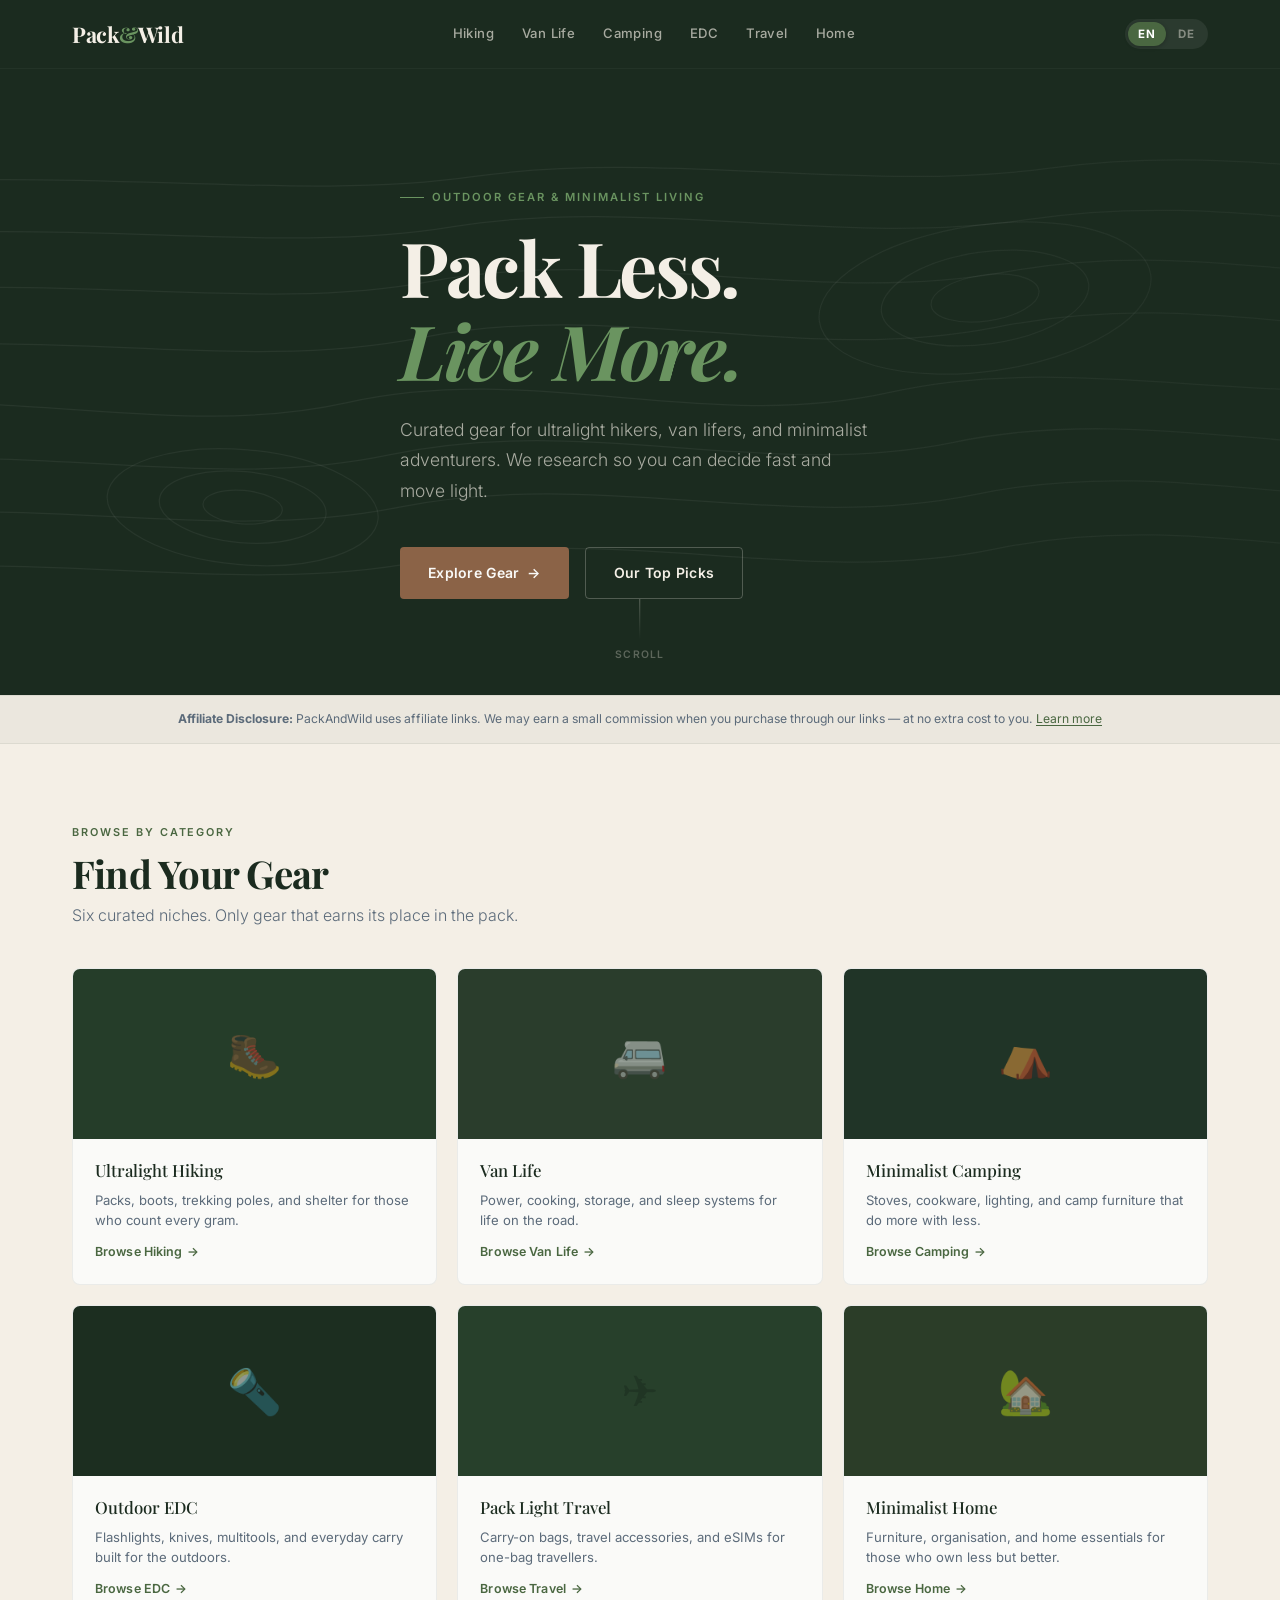
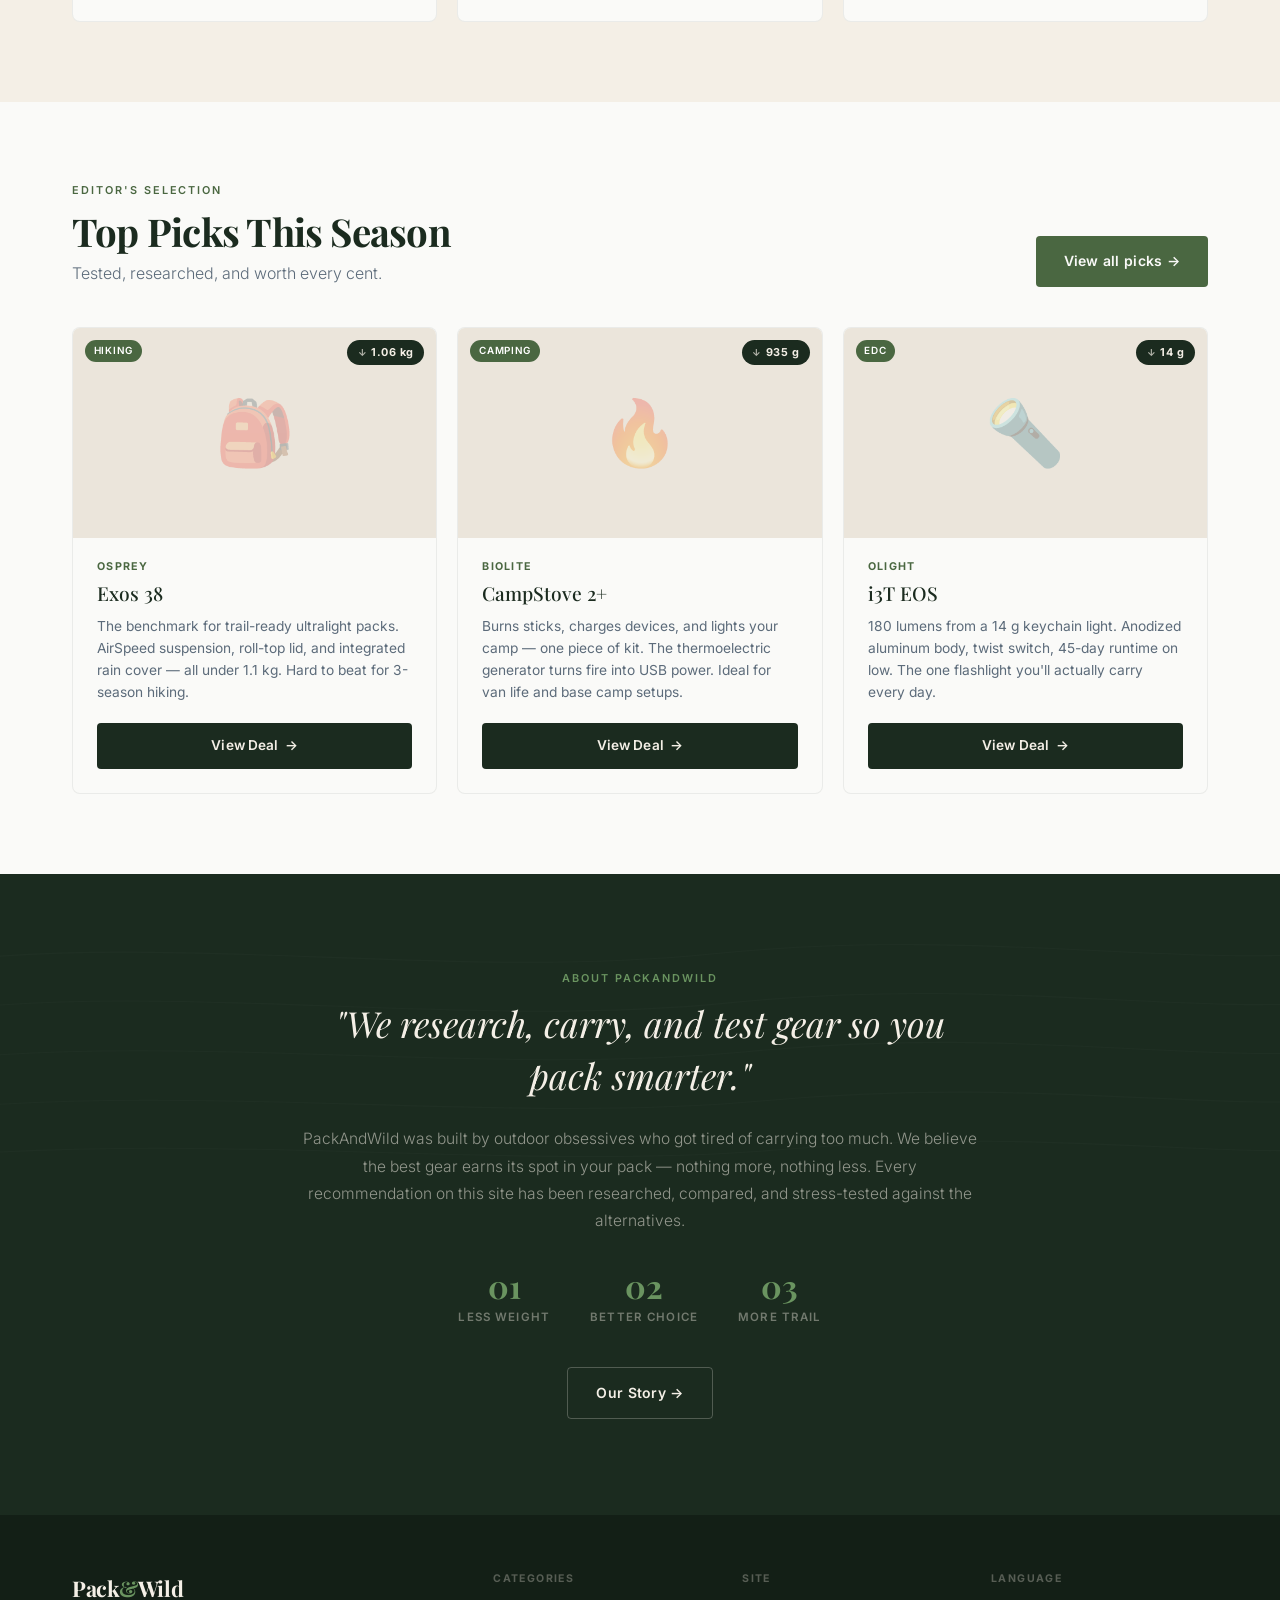
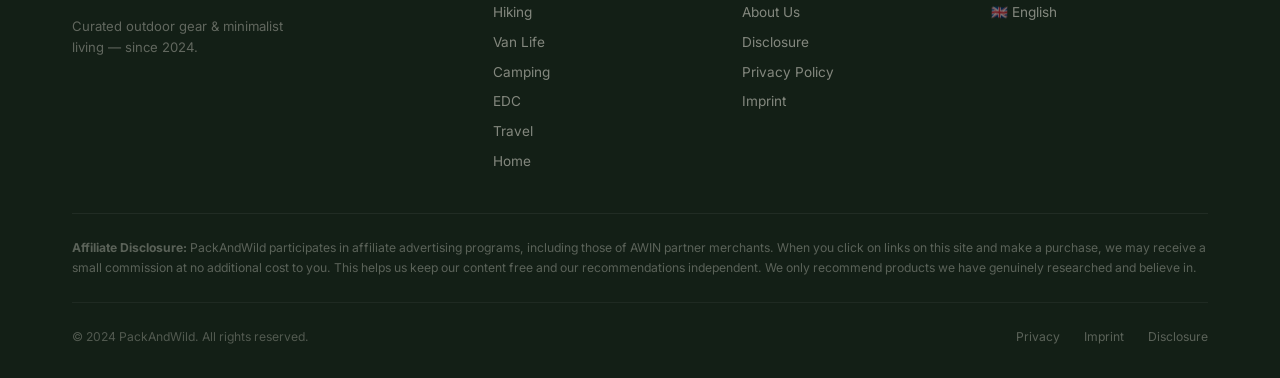
==== index.html @ 119af322 "Initial commit: PackAndWild site" ====
<!DOCTYPE html>
<html lang="en" data-lang="en">
<head>
  <meta charset="UTF-8">
  <meta name="viewport" content="width=device-width, initial-scale=1.0">
  <title>PackAndWild — Curated Gear for Minimalist Adventurers</title>
  <meta name="description" content="Curated outdoor gear for ultralight hikers, van lifers, and minimalist adventurers. Less weight, better choices, more trail.">
  <meta name="robots" content="index, follow">
  <link rel="canonical" href="https://packandwild.de/">
  <link rel="alternate" hreflang="en" href="https://packandwild.de/">
  <link rel="alternate" hreflang="de" href="https://packandwild.de/de/">
  <link rel="alternate" hreflang="x-default" href="https://packandwild.de/">

  <link rel="preconnect" href="https://fonts.googleapis.com">
  <link rel="preconnect" href="https://fonts.gstatic.com" crossorigin>
  <link href="https://fonts.googleapis.com/css2?family=Playfair+Display:ital,wght@0,400;0,500;0,700;1,400;1,500&family=Inter:wght@300;400;500;600&display=swap" rel="stylesheet">

  <style>
    /* ============================================================
       TOKENS
    ============================================================ */
    :root {
      --forest:       #1B2B1F;
      --forest-deep:  #131F16;
      --forest-mid:   #243728;
      --sage:         #4A6741;
      --sage-light:   #6A9460;
      --cream:        #F4EFE6;
      --cream-dark:   #EBE5DB;
      --white:        #FAFAF8;
      --slate:        #5C6B7A;
      --bark:         #8B6347;
      --bark-light:   #9E7259;

      --font-display: 'Playfair Display', Georgia, serif;
      --font-body:    'Inter', system-ui, -apple-system, sans-serif;

      --radius-sm:  4px;
      --radius-md:  8px;
      --radius-lg:  16px;
      --transition: 0.22s ease;

      --max-w: 1200px;
      --nav-h: 68px;
    }

    /* ============================================================
       RESET
    ============================================================ */
    *, *::before, *::after { box-sizing: border-box; margin: 0; padding: 0; }
    html { scroll-behavior: smooth; }
    body {
      font-family: var(--font-body);
      background: var(--cream);
      color: var(--forest);
      line-height: 1.6;
      font-size: 16px;
      -webkit-font-smoothing: antialiased;
      -moz-osx-font-smoothing: grayscale;
    }
    a { color: inherit; text-decoration: none; }
    img { max-width: 100%; display: block; }
    ul { list-style: none; }
    button { font-family: var(--font-body); cursor: pointer; }

    /* ============================================================
       LANGUAGE TOGGLE LOGIC
       data-lang="en" on <html> shows [lang="en"], hides [lang="de"]
    ============================================================ */
    html[data-lang="en"] [lang="de"] { display: none !important; }
    html[data-lang="de"] [lang="en"] { display: none !important; }

    /* ============================================================
       LAYOUT HELPERS
    ============================================================ */
    .container {
      max-width: var(--max-w);
      margin: 0 auto;
      padding: 0 2rem;
    }
    @media (max-width: 600px) { .container { padding: 0 1.25rem; } }

    .section { padding: 5rem 0; }
    .section--alt { background: var(--white); }
    .section--dark { background: var(--forest); }

    .section-label {
      display: block;
      font-size: 0.68rem;
      font-weight: 600;
      letter-spacing: 0.18em;
      text-transform: uppercase;
      color: var(--sage);
      margin-bottom: 0.6rem;
    }
    .section-label--light { color: var(--sage-light); }

    .section-title {
      font-family: var(--font-display);
      font-size: clamp(1.75rem, 3vw, 2.5rem);
      font-weight: 700;
      line-height: 1.15;
      letter-spacing: -0.02em;
    }
    .section-title--light { color: var(--cream); }

    .section-sub {
      font-size: 1rem;
      color: var(--slate);
      margin-top: 0.5rem;
      max-width: 520px;
      font-weight: 300;
    }
    .section-sub--light { color: rgba(244,239,230,0.6); }

    /* ============================================================
       BUTTONS
    ============================================================ */
    .btn {
      display: inline-flex;
      align-items: center;
      gap: 0.5rem;
      padding: 0.875rem 1.75rem;
      font-size: 0.875rem;
      font-weight: 600;
      letter-spacing: 0.02em;
      border-radius: var(--radius-sm);
      border: none;
      transition: all var(--transition);
      white-space: nowrap;
    }
    .btn--primary {
      background: var(--bark);
      color: var(--white);
    }
    .btn--primary:hover {
      background: var(--bark-light);
      transform: translateY(-1px);
      box-shadow: 0 6px 20px rgba(139,99,71,0.35);
    }
    .btn--ghost {
      background: transparent;
      color: var(--cream);
      border: 1px solid rgba(244,239,230,0.25);
    }
    .btn--ghost:hover {
      border-color: rgba(244,239,230,0.6);
      background: rgba(244,239,230,0.06);
    }
    .btn--sage {
      background: var(--sage);
      color: var(--white);
    }
    .btn--sage:hover {
      background: #5a7a50;
      transform: translateY(-1px);
    }

    /* ============================================================
       NAVIGATION
    ============================================================ */
    .nav {
      position: sticky;
      top: 0;
      z-index: 200;
      height: var(--nav-h);
      background: var(--forest);
      display: flex;
      align-items: center;
      box-shadow: 0 1px 0 rgba(255,255,255,0.04);
    }
    .nav__inner {
      display: flex;
      align-items: center;
      justify-content: space-between;
      width: 100%;
      max-width: var(--max-w);
      margin: 0 auto;
      padding: 0 2rem;
      gap: 1.5rem;
    }
    .nav__logo {
      font-family: var(--font-display);
      font-size: 1.35rem;
      font-weight: 700;
      color: var(--cream);
      letter-spacing: -0.02em;
      flex-shrink: 0;
    }
    .nav__logo-accent { color: var(--sage-light); }

    .nav__links {
      display: flex;
      align-items: center;
      gap: 0.25rem;
    }
    .nav__links a {
      padding: 0.4rem 0.75rem;
      font-size: 0.82rem;
      font-weight: 500;
      letter-spacing: 0.03em;
      color: rgba(244,239,230,0.65);
      border-radius: var(--radius-sm);
      transition: all var(--transition);
    }
    .nav__links a:hover {
      color: var(--cream);
      background: rgba(255,255,255,0.05);
    }

    .nav__right {
      display: flex;
      align-items: center;
      gap: 0.75rem;
      flex-shrink: 0;
    }

    /* Language toggle pill */
    .lang-pill {
      display: flex;
      align-items: center;
      background: rgba(255,255,255,0.07);
      border-radius: 100px;
      padding: 3px;
      gap: 2px;
    }
    .lang-pill__btn {
      background: none;
      border: none;
      color: rgba(244,239,230,0.45);
      font-size: 0.72rem;
      font-weight: 700;
      letter-spacing: 0.06em;
      padding: 0.3rem 0.65rem;
      border-radius: 100px;
      transition: all var(--transition);
    }
    .lang-pill__btn.is-active {
      background: var(--sage);
      color: #fff;
      box-shadow: 0 1px 4px rgba(0,0,0,0.25);
    }
    .lang-pill__btn:hover:not(.is-active) {
      color: rgba(244,239,230,0.8);
    }

    /* Mobile hamburger */
    .nav__hamburger {
      display: none;
      flex-direction: column;
      gap: 5px;
      background: none;
      border: none;
      padding: 6px;
      cursor: pointer;
    }
    .nav__hamburger span {
      display: block;
      width: 22px;
      height: 1.5px;
      background: rgba(244,239,230,0.7);
      border-radius: 2px;
      transition: all var(--transition);
    }

    /* Mobile drawer */
    .nav__drawer {
      display: none;
      position: fixed;
      top: var(--nav-h);
      left: 0; right: 0;
      background: var(--forest-mid);
      padding: 1rem 2rem 1.5rem;
      border-top: 1px solid rgba(255,255,255,0.06);
      z-index: 199;
      box-shadow: 0 12px 32px rgba(0,0,0,0.3);
    }
    .nav__drawer.is-open { display: block; }
    .nav__drawer a {
      display: block;
      padding: 0.75rem 0;
      font-size: 0.95rem;
      font-weight: 500;
      color: rgba(244,239,230,0.75);
      border-bottom: 1px solid rgba(255,255,255,0.06);
      transition: color var(--transition);
    }
    .nav__drawer a:hover { color: var(--cream); }

    @media (max-width: 900px) {
      .nav__links { display: none; }
      .nav__hamburger { display: flex; }
    }
    @media (max-width: 600px) {
      .nav__inner { padding: 0 1.25rem; }
    }

    /* ============================================================
       HERO
    ============================================================ */
    .hero {
      position: relative;
      background: var(--forest);
      min-height: 600px;
      display: flex;
      align-items: center;
      overflow: hidden;
    }
    .hero__topo {
      position: absolute;
      inset: 0;
      width: 100%;
      height: 100%;
      pointer-events: none;
      opacity: 1;
    }
    .hero__content {
      position: relative;
      z-index: 1;
      padding: 7rem 0 6rem;
      max-width: 640px;
    }
    .hero__eyebrow {
      display: inline-flex;
      align-items: center;
      gap: 0.5rem;
      font-size: 0.7rem;
      font-weight: 600;
      letter-spacing: 0.18em;
      text-transform: uppercase;
      color: var(--sage-light);
      margin-bottom: 1.25rem;
    }
    .hero__eyebrow::before {
      content: '';
      display: block;
      width: 24px;
      height: 1px;
      background: var(--sage-light);
    }
    .hero__title {
      font-family: var(--font-display);
      font-size: clamp(2.75rem, 6vw, 4.75rem);
      font-weight: 700;
      color: var(--cream);
      line-height: 1.08;
      letter-spacing: -0.03em;
      margin-bottom: 1.5rem;
    }
    .hero__title em {
      font-style: italic;
      color: var(--sage-light);
    }
    .hero__sub {
      font-size: 1.1rem;
      color: rgba(244,239,230,0.65);
      line-height: 1.75;
      font-weight: 300;
      margin-bottom: 2.5rem;
      max-width: 480px;
    }
    .hero__ctas {
      display: flex;
      gap: 1rem;
      flex-wrap: wrap;
    }
    .hero__scroll {
      position: absolute;
      bottom: 2rem;
      left: 50%;
      transform: translateX(-50%);
      display: flex;
      flex-direction: column;
      align-items: center;
      gap: 0.5rem;
      color: rgba(244,239,230,0.3);
      font-size: 0.65rem;
      letter-spacing: 0.12em;
      text-transform: uppercase;
      font-weight: 600;
    }
    .hero__scroll-line {
      width: 1px;
      height: 40px;
      background: linear-gradient(to bottom, rgba(244,239,230,0.3), transparent);
    }

    @media (max-width: 600px) {
      .hero__content { padding: 5rem 0 4rem; }
      .hero__ctas { flex-direction: column; }
      .hero__ctas .btn { text-align: center; justify-content: center; }
    }

    /* ============================================================
       CATEGORY GRID
    ============================================================ */
    .category-grid {
      display: grid;
      grid-template-columns: repeat(3, 1fr);
      gap: 1.25rem;
      margin-top: 2.5rem;
    }
    @media (max-width: 900px) { .category-grid { grid-template-columns: repeat(2, 1fr); } }
    @media (max-width: 500px)  { .category-grid { grid-template-columns: 1fr 1fr; gap: 0.75rem; } }

    .cat-card {
      display: block;
      background: var(--white);
      border-radius: var(--radius-md);
      overflow: hidden;
      border: 1px solid rgba(27,43,31,0.07);
      transition: transform 0.25s ease, box-shadow 0.25s ease, border-color 0.25s ease;
    }
    .cat-card:hover {
      transform: translateY(-4px);
      box-shadow: 0 16px 40px rgba(27,43,31,0.1);
      border-color: rgba(74,103,65,0.2);
    }
    .cat-card__thumb {
      height: 170px;
      position: relative;
      display: flex;
      align-items: center;
      justify-content: center;
      overflow: hidden;
    }
    /* Per-category tones */
    .cat-card--hiking  .cat-card__thumb { background: #253D29; }
    .cat-card--vanlife .cat-card__thumb { background: #2A3D2C; }
    .cat-card--camping .cat-card__thumb { background: #203427; }
    .cat-card--edc     .cat-card__thumb { background: #1C2E20; }
    .cat-card--travel  .cat-card__thumb { background: #27402B; }
    .cat-card--home    .cat-card__thumb { background: #2B3D28; }

    .cat-card__emoji {
      font-size: 2.75rem;
      opacity: 0.5;
      transition: opacity var(--transition), transform var(--transition);
    }
    .cat-card:hover .cat-card__emoji {
      opacity: 0.75;
      transform: scale(1.1);
    }
    .cat-card__body {
      padding: 1.125rem 1.375rem 1.25rem;
    }
    .cat-card__name {
      font-family: var(--font-display);
      font-size: 1.05rem;
      font-weight: 500;
      color: var(--forest);
      margin-bottom: 0.35rem;
    }
    .cat-card__desc {
      font-size: 0.82rem;
      color: var(--slate);
      line-height: 1.55;
    }
    .cat-card__link {
      display: inline-flex;
      align-items: center;
      gap: 0.3rem;
      margin-top: 0.75rem;
      font-size: 0.78rem;
      font-weight: 600;
      color: var(--sage);
      letter-spacing: 0.01em;
      transition: gap var(--transition);
    }
    .cat-card:hover .cat-card__link { gap: 0.5rem; }

    /* ============================================================
       FEATURED PICKS
    ============================================================ */
    .picks-header {
      display: flex;
      align-items: flex-end;
      justify-content: space-between;
      margin-bottom: 2.5rem;
      flex-wrap: wrap;
      gap: 1rem;
    }
    .picks-grid {
      display: grid;
      grid-template-columns: repeat(3, 1fr);
      gap: 1.25rem;
    }
    @media (max-width: 900px) { .picks-grid { grid-template-columns: repeat(2, 1fr); } }
    @media (max-width: 580px) { .picks-grid { grid-template-columns: 1fr; } }

    .product-card {
      background: var(--white);
      border-radius: var(--radius-md);
      overflow: hidden;
      border: 1px solid rgba(27,43,31,0.07);
      display: flex;
      flex-direction: column;
      transition: transform 0.25s ease, box-shadow 0.25s ease;
    }
    .product-card:hover {
      transform: translateY(-4px);
      box-shadow: 0 16px 40px rgba(27,43,31,0.1);
    }
    .product-card__thumb {
      height: 210px;
      background: var(--cream-dark);
      position: relative;
      display: flex;
      align-items: center;
      justify-content: center;
    }
    .product-card__img-placeholder {
      font-size: 4rem;
      opacity: 0.28;
    }
    /* Weight badge — signature element */
    .weight-badge {
      position: absolute;
      top: 12px;
      right: 12px;
      background: var(--forest);
      color: var(--cream);
      font-size: 0.68rem;
      font-weight: 700;
      padding: 0.25rem 0.65rem;
      border-radius: 100px;
      letter-spacing: 0.05em;
      display: flex;
      align-items: center;
      gap: 0.25rem;
    }
    .weight-badge::before {
      content: '↓';
      font-size: 0.6rem;
      opacity: 0.7;
    }
    .cat-tag {
      position: absolute;
      top: 12px;
      left: 12px;
      background: var(--sage);
      color: #fff;
      font-size: 0.62rem;
      font-weight: 600;
      padding: 0.2rem 0.55rem;
      border-radius: 100px;
      letter-spacing: 0.07em;
      text-transform: uppercase;
    }
    .product-card__body {
      padding: 1.25rem 1.5rem 1.5rem;
      display: flex;
      flex-direction: column;
      flex: 1;
    }
    .product-card__brand {
      font-size: 0.67rem;
      font-weight: 700;
      letter-spacing: 0.12em;
      text-transform: uppercase;
      color: var(--sage);
      margin-bottom: 0.4rem;
    }
    .product-card__name {
      font-family: var(--font-display);
      font-size: 1.2rem;
      font-weight: 500;
      color: var(--forest);
      line-height: 1.25;
      margin-bottom: 0.625rem;
    }
    .product-card__desc {
      font-size: 0.86rem;
      color: var(--slate);
      line-height: 1.6;
      flex: 1;
      margin-bottom: 1.25rem;
    }
    .product-card__cta {
      display: flex;
      align-items: center;
      justify-content: center;
      gap: 0.4rem;
      padding: 0.75rem 1rem;
      background: var(--forest);
      color: var(--cream);
      font-size: 0.85rem;
      font-weight: 600;
      border-radius: var(--radius-sm);
      transition: background var(--transition);
      letter-spacing: 0.01em;
    }
    .product-card__cta:hover { background: var(--sage); }

    /* ============================================================
       ABOUT TEASER
    ============================================================ */
    .about-teaser {
      background: var(--forest);
      padding: 6rem 0;
      position: relative;
      overflow: hidden;
      text-align: center;
    }
    .about-teaser__topo {
      position: absolute;
      inset: 0;
      pointer-events: none;
      opacity: 0.5;
    }
    .about-teaser__inner {
      position: relative;
      z-index: 1;
      max-width: 680px;
      margin: 0 auto;
    }
    .about-teaser__quote {
      font-family: var(--font-display);
      font-size: clamp(1.5rem, 3vw, 2.25rem);
      font-style: italic;
      font-weight: 400;
      color: var(--cream);
      line-height: 1.45;
      margin-bottom: 1.5rem;
    }
    .about-teaser__text {
      font-size: 0.975rem;
      color: rgba(244,239,230,0.55);
      line-height: 1.75;
      font-weight: 300;
      margin-bottom: 2.25rem;
    }
    .about-teaser__principles {
      display: flex;
      justify-content: center;
      gap: 2.5rem;
      flex-wrap: wrap;
      margin-bottom: 2.5rem;
    }
    .principle {
      display: flex;
      flex-direction: column;
      align-items: center;
      gap: 0.375rem;
    }
    .principle__num {
      font-family: var(--font-display);
      font-size: 2rem;
      font-weight: 700;
      color: var(--sage-light);
      line-height: 1;
    }
    .principle__label {
      font-size: 0.72rem;
      font-weight: 600;
      letter-spacing: 0.1em;
      text-transform: uppercase;
      color: rgba(244,239,230,0.4);
    }

    /* ============================================================
       DISCLOSURE BANNER
    ============================================================ */
    .disclosure-bar {
      background: rgba(27,43,31,0.04);
      border-top: 1px solid rgba(27,43,31,0.07);
      border-bottom: 1px solid rgba(27,43,31,0.07);
      padding: 0.875rem 0;
    }
    .disclosure-bar p {
      font-size: 0.76rem;
      color: var(--slate);
      line-height: 1.5;
      text-align: center;
    }
    .disclosure-bar a {
      color: var(--sage);
      text-decoration: underline;
      text-underline-offset: 2px;
    }

    /* ============================================================
       FOOTER
    ============================================================ */
    .footer {
      background: var(--forest-deep);
      padding: 3.5rem 0 2rem;
    }
    .footer__top {
      display: grid;
      grid-template-columns: 1fr 2fr;
      gap: 4rem;
      padding-bottom: 2.5rem;
      border-bottom: 1px solid rgba(255,255,255,0.06);
      margin-bottom: 1.5rem;
    }
    @media (max-width: 700px) {
      .footer__top { grid-template-columns: 1fr; gap: 2rem; }
    }
    .footer__brand-logo {
      font-family: var(--font-display);
      font-size: 1.35rem;
      font-weight: 700;
      color: var(--cream);
      letter-spacing: -0.02em;
      margin-bottom: 0.625rem;
    }
    .footer__brand-logo span { color: var(--sage-light); }
    .footer__brand-tagline {
      font-size: 0.82rem;
      color: rgba(244,239,230,0.35);
      line-height: 1.6;
      max-width: 220px;
    }
    .footer__nav-grid {
      display: grid;
      grid-template-columns: repeat(3, 1fr);
      gap: 2rem;
    }
    @media (max-width: 500px) {
      .footer__nav-grid { grid-template-columns: repeat(2, 1fr); gap: 1.5rem; }
    }
    .footer__nav-title {
      font-size: 0.66rem;
      font-weight: 700;
      letter-spacing: 0.13em;
      text-transform: uppercase;
      color: rgba(244,239,230,0.3);
      margin-bottom: 0.875rem;
    }
    .footer__nav-links {
      display: flex;
      flex-direction: column;
      gap: 0.5rem;
    }
    .footer__nav-links a {
      font-size: 0.85rem;
      color: rgba(244,239,230,0.5);
      transition: color var(--transition);
    }
    .footer__nav-links a:hover { color: var(--cream); }

    .footer__disclosure {
      font-size: 0.76rem;
      color: rgba(244,239,230,0.32);
      line-height: 1.65;
      padding-bottom: 1.5rem;
      border-bottom: 1px solid rgba(255,255,255,0.05);
      margin-bottom: 1.5rem;
    }
    .footer__bottom {
      display: flex;
      justify-content: space-between;
      align-items: center;
      flex-wrap: wrap;
      gap: 0.75rem;
    }
    .footer__copy {
      font-size: 0.76rem;
      color: rgba(244,239,230,0.28);
    }
    .footer__legal {
      display: flex;
      gap: 1.5rem;
    }
    .footer__legal a {
      font-size: 0.76rem;
      color: rgba(244,239,230,0.32);
      transition: color var(--transition);
    }
    .footer__legal a:hover { color: rgba(244,239,230,0.7); }
  </style>
</head>

<body>

  <!-- ============================================================
       NAVIGATION
  ============================================================ -->
  <header class="nav" role="banner">
    <div class="nav__inner">
      <a href="/" class="nav__logo" aria-label="PackAndWild Home">
        Pack<span class="nav__logo-accent">&</span>Wild
      </a>

      <nav class="nav__links" aria-label="Main navigation">
        <a href="/hiking/" lang="en">Hiking</a>
        <a href="/de/wandern/" lang="de">Wandern</a>
        <a href="/vanlife/" lang="en">Van Life</a>
        <a href="/de/vanlife/" lang="de">Van Life</a>
        <a href="/camping/" lang="en">Camping</a>
        <a href="/de/camping/" lang="de">Camping</a>
        <a href="/edc/" lang="en">EDC</a>
        <a href="/de/edc/" lang="de">EDC</a>
        <a href="/travel/" lang="en">Travel</a>
        <a href="/de/reisen/" lang="de">Reisen</a>
        <a href="/home/" lang="en">Home</a>
        <a href="/de/zuhause/" lang="de">Zuhause</a>
      </nav>

      <div class="nav__right">
        <div class="lang-pill" role="group" aria-label="Language selection">
          <button class="lang-pill__btn is-active" id="btn-en" onclick="setLang('en')" aria-label="Switch to English">EN</button>
          <button class="lang-pill__btn" id="btn-de" onclick="setLang('de')" aria-label="Auf Deutsch wechseln">DE</button>
        </div>
        <button class="nav__hamburger" id="hamburger" aria-label="Open menu" aria-expanded="false" aria-controls="nav-drawer">
          <span></span><span></span><span></span>
        </button>
      </div>
    </div>

    <!-- Mobile drawer -->
    <nav class="nav__drawer" id="nav-drawer" aria-label="Mobile navigation">
      <a href="/hiking/" lang="en">Hiking</a>
      <a href="/de/wandern/" lang="de">Wandern</a>
      <a href="/vanlife/" lang="en">Van Life</a>
      <a href="/de/vanlife/" lang="de">Van Life</a>
      <a href="/camping/" lang="en">Camping</a>
      <a href="/de/camping/" lang="de">Camping</a>
      <a href="/edc/" lang="en">EDC</a>
      <a href="/de/edc/" lang="de">EDC</a>
      <a href="/travel/" lang="en">Travel</a>
      <a href="/de/reisen/" lang="de">Reisen</a>
      <a href="/home/" lang="en">Home</a>
      <a href="/de/zuhause/" lang="de">Zuhause</a>
      <a href="/about/" lang="en">About</a>
      <a href="/de/ueber-uns/" lang="de">Über uns</a>
    </nav>
  </header>


  <!-- ============================================================
       HERO
  ============================================================ -->
  <section class="hero" aria-label="Hero">

    <!-- Topographic SVG texture -->
    <svg class="hero__topo" viewBox="0 0 1440 600" preserveAspectRatio="xMidYMid slice"
         xmlns="http://www.w3.org/2000/svg" aria-hidden="true">
      <!-- Main contour group — organic irregular shapes -->
      <g fill="none" stroke="rgba(255,255,255,0.055)" stroke-width="1.2">
        <!-- Outer contours -->
        <path d="M -80,340 C 80,290 260,360 440,320 C 620,280 780,350 960,310 C 1140,270 1320,330 1520,300"/>
        <path d="M -80,390 C 100,345 290,410 480,370 C 670,330 840,395 1020,358 C 1200,320 1380,380 1520,355"/>
        <path d="M -80,440 C 110,398 300,458 490,420 C 680,382 860,445 1040,408 C 1220,370 1390,428 1520,408"/>
        <path d="M -80,490 C 120,452 320,508 510,472 C 700,434 880,498 1060,460 C 1240,422 1400,478 1520,460"/>
        <!-- Mid contours -->
        <path d="M -80,280 C 120,238 320,295 510,258 C 700,220 870,285 1060,248 C 1250,210 1390,265 1520,245"/>
        <path d="M -80,225 C 130,186 340,238 520,204 C 700,170 890,228 1070,195 C 1250,162 1400,214 1520,196"/>
        <!-- Upper contours -->
        <path d="M -80,170 C 140,135 360,182 540,152 C 720,122 910,172 1090,145 C 1270,118 1410,162 1520,148"/>
        <path d="M -80,118 C 150,88 380,130 560,104 C 740,78 930,120 1110,96 C 1290,72 1420,110 1520,100"/>
        <!-- Closed "summit" shapes — right side -->
        <ellipse cx="1050" cy="220" rx="160" ry="70" transform="rotate(-8 1050 220)"/>
        <ellipse cx="1050" cy="220" rx="100" ry="44" transform="rotate(-8 1050 220)"/>
        <ellipse cx="1050" cy="220" rx="52"  ry="22" transform="rotate(-8 1050 220)"/>
        <!-- Closed "summit" shapes — left side -->
        <ellipse cx="340" cy="420" rx="130" ry="55" transform="rotate(5 340 420)"/>
        <ellipse cx="340" cy="420" rx="80"  ry="34" transform="rotate(5 340 420)"/>
        <ellipse cx="340" cy="420" rx="38"  ry="16" transform="rotate(5 340 420)"/>
      </g>
      <!-- Subtle gradient overlay — darkens left side so text is more readable -->
      <defs>
        <linearGradient id="heroFade" x1="0" y1="0" x2="1" y2="0">
          <stop offset="0%"   stop-color="#1B2B1F" stop-opacity="0.0"/>
          <stop offset="55%"  stop-color="#1B2B1F" stop-opacity="0.0"/>
          <stop offset="100%" stop-color="#1B2B1F" stop-opacity="0.4"/>
        </linearGradient>
      </defs>
      <rect width="1440" height="600" fill="url(#heroFade)"/>
    </svg>

    <div class="container">
      <div class="hero__content">

        <span class="hero__eyebrow">
          <span lang="en">Outdoor Gear &amp; Minimalist Living</span>
          <span lang="de">Outdoor-Ausrüstung &amp; minimalistisches Leben</span>
        </span>

        <h1 class="hero__title">
          <span lang="en">Pack Less.<br><em>Live More.</em></span>
          <span lang="de">Weniger packen.<br><em>Mehr erleben.</em></span>
        </h1>

        <p class="hero__sub">
          <span lang="en">Curated gear for ultralight hikers, van lifers, and minimalist adventurers. We research so you can decide fast and move light.</span>
          <span lang="de">Kuratierte Ausrüstung für Ultraleichtwanderer, Van Lifer und minimalistische Abenteurer. Wir recherchieren — du entscheidest schnell und gehst leicht.</span>
        </p>

        <div class="hero__ctas">
          <a href="#categories" class="btn btn--primary">
            <span lang="en">Explore Gear</span>
            <span lang="de">Ausrüstung entdecken</span>
            <span aria-hidden="true">→</span>
          </a>
          <a href="#picks" class="btn btn--ghost">
            <span lang="en">Our Top Picks</span>
            <span lang="de">Unsere Empfehlungen</span>
          </a>
        </div>

      </div>
    </div>

    <div class="hero__scroll" aria-hidden="true">
      <div class="hero__scroll-line"></div>
      <span lang="en">Scroll</span>
      <span lang="de">Scrollen</span>
    </div>

  </section>


  <!-- ============================================================
       AFFILIATE DISCLOSURE BAR
  ============================================================ -->
  <div class="disclosure-bar" role="note">
    <div class="container">
      <p lang="en">
        <strong>Affiliate Disclosure:</strong> PackAndWild uses affiliate links. We may earn a small commission when you purchase through our links — at no extra cost to you.
        <a href="/about/#disclosure">Learn more</a>
      </p>
      <p lang="de">
        <strong>Affiliate-Hinweis:</strong> PackAndWild verwendet Affiliate-Links. Beim Kauf über unsere Links erhalten wir eine kleine Provision — ohne Mehrkosten für dich.
        <a href="/de/ueber-uns/#disclosure">Mehr erfahren</a>
      </p>
    </div>
  </div>


  <!-- ============================================================
       CATEGORIES
  ============================================================ -->
  <section class="section" id="categories" aria-labelledby="categories-heading">
    <div class="container">

      <div>
        <span class="section-label">
          <span lang="en">Browse by Category</span>
          <span lang="de">Nach Kategorie stöbern</span>
        </span>
        <h2 class="section-title" id="categories-heading">
          <span lang="en">Find Your Gear</span>
          <span lang="de">Deine Ausrüstung finden</span>
        </h2>
        <p class="section-sub">
          <span lang="en">Six curated niches. Only gear that earns its place in the pack.</span>
          <span lang="de">Sechs kuratierte Bereiche. Nur Ausrüstung, die ihren Platz im Rucksack verdient.</span>
        </p>
      </div>

      <div class="category-grid">

        <!-- Hiking -->
        <a href="/hiking/" class="cat-card cat-card--hiking" aria-label="Ultralight Hiking">
          <div class="cat-card__thumb">
            <span class="cat-card__emoji" aria-hidden="true">🥾</span>
          </div>
          <div class="cat-card__body">
            <div class="cat-card__name">
              <span lang="en">Ultralight Hiking</span>
              <span lang="de">Ultraleichtes Wandern</span>
            </div>
            <p class="cat-card__desc">
              <span lang="en">Packs, boots, trekking poles, and shelter for those who count every gram.</span>
              <span lang="de">Rucksäcke, Schuhe, Stöcke und Unterkunft für alle, die jedes Gramm zählen.</span>
            </p>
            <span class="cat-card__link">
              <span lang="en">Browse Hiking</span>
              <span lang="de">Wandern entdecken</span>
              →
            </span>
          </div>
        </a>

        <!-- Van Life -->
        <a href="/vanlife/" class="cat-card cat-card--vanlife" aria-label="Van Life">
          <div class="cat-card__thumb">
            <span class="cat-card__emoji" aria-hidden="true">🚐</span>
          </div>
          <div class="cat-card__body">
            <div class="cat-card__name">Van Life</div>
            <p class="cat-card__desc">
              <span lang="en">Power, cooking, storage, and sleep systems for life on the road.</span>
              <span lang="de">Strom, Kochen, Stauraum und Schlafmöglichkeiten für das Leben auf der Straße.</span>
            </p>
            <span class="cat-card__link">
              <span lang="en">Browse Van Life</span>
              <span lang="de">Van Life entdecken</span>
              →
            </span>
          </div>
        </a>

        <!-- Camping -->
        <a href="/camping/" class="cat-card cat-card--camping" aria-label="Minimalist Camping">
          <div class="cat-card__thumb">
            <span class="cat-card__emoji" aria-hidden="true">⛺</span>
          </div>
          <div class="cat-card__body">
            <div class="cat-card__name">
              <span lang="en">Minimalist Camping</span>
              <span lang="de">Minimalistisches Camping</span>
            </div>
            <p class="cat-card__desc">
              <span lang="en">Stoves, cookware, lighting, and camp furniture that do more with less.</span>
              <span lang="de">Kocher, Kochgeschirr, Licht und Campingmöbel, die mehr mit weniger leisten.</span>
            </p>
            <span class="cat-card__link">
              <span lang="en">Browse Camping</span>
              <span lang="de">Camping entdecken</span>
              →
            </span>
          </div>
        </a>

        <!-- EDC -->
        <a href="/edc/" class="cat-card cat-card--edc" aria-label="Outdoor EDC">
          <div class="cat-card__thumb">
            <span class="cat-card__emoji" aria-hidden="true">🔦</span>
          </div>
          <div class="cat-card__body">
            <div class="cat-card__name">Outdoor EDC</div>
            <p class="cat-card__desc">
              <span lang="en">Flashlights, knives, multitools, and everyday carry built for the outdoors.</span>
              <span lang="de">Taschenlampen, Messer, Multitools und EDC speziell für draußen.</span>
            </p>
            <span class="cat-card__link">
              <span lang="en">Browse EDC</span>
              <span lang="de">EDC entdecken</span>
              →
            </span>
          </div>
        </a>

        <!-- Travel -->
        <a href="/travel/" class="cat-card cat-card--travel" aria-label="Pack Light Travel">
          <div class="cat-card__thumb">
            <span class="cat-card__emoji" aria-hidden="true">✈️</span>
          </div>
          <div class="cat-card__body">
            <div class="cat-card__name">
              <span lang="en">Pack Light Travel</span>
              <span lang="de">Leichtes Reisen</span>
            </div>
            <p class="cat-card__desc">
              <span lang="en">Carry-on bags, travel accessories, and eSIMs for one-bag travellers.</span>
              <span lang="de">Handgepäck, Reisezubehör und eSIMs für One-Bag-Reisende.</span>
            </p>
            <span class="cat-card__link">
              <span lang="en">Browse Travel</span>
              <span lang="de">Reisen entdecken</span>
              →
            </span>
          </div>
        </a>

        <!-- Home -->
        <a href="/home/" class="cat-card cat-card--home" aria-label="Minimalist Home">
          <div class="cat-card__thumb">
            <span class="cat-card__emoji" aria-hidden="true">🏡</span>
          </div>
          <div class="cat-card__body">
            <div class="cat-card__name">
              <span lang="en">Minimalist Home</span>
              <span lang="de">Minimalistisches Zuhause</span>
            </div>
            <p class="cat-card__desc">
              <span lang="en">Furniture, organisation, and home essentials for those who own less but better.</span>
              <span lang="de">Möbel, Organisation und Einrichtung für alle, die weniger aber Besseres besitzen.</span>
            </p>
            <span class="cat-card__link">
              <span lang="en">Browse Home</span>
              <span lang="de">Zuhause entdecken</span>
              →
            </span>
          </div>
        </a>

      </div>
    </div>
  </section>


  <!-- ============================================================
       FEATURED PICKS
  ============================================================ -->
  <section class="section section--alt" id="picks" aria-labelledby="picks-heading">
    <div class="container">

      <div class="picks-header">
        <div>
          <span class="section-label">
            <span lang="en">Editor's Selection</span>
            <span lang="de">Redaktionsauswahl</span>
          </span>
          <h2 class="section-title" id="picks-heading">
            <span lang="en">Top Picks This Season</span>
            <span lang="de">Top-Empfehlungen dieser Saison</span>
          </h2>
          <p class="section-sub">
            <span lang="en">Tested, researched, and worth every cent.</span>
            <span lang="de">Getestet, recherchiert und jeden Cent wert.</span>
          </p>
        </div>
        <a href="/hiking/" class="btn btn--sage" style="flex-shrink:0">
          <span lang="en">View all picks →</span>
          <span lang="de">Alle ansehen →</span>
        </a>
      </div>

      <div class="picks-grid">

        <!-- Pick 1: Osprey Exos 38 -->
        <div class="product-card">
          <div class="product-card__thumb">
            <span class="product-card__img-placeholder" aria-hidden="true">🎒</span>
            <span class="weight-badge" aria-label="Weight: 1.06 kg">1.06 kg</span>
            <span class="cat-tag">Hiking</span>
          </div>
          <div class="product-card__body">
            <div class="product-card__brand">Osprey</div>
            <div class="product-card__name">Exos 38</div>
            <p class="product-card__desc">
              <span lang="en">The benchmark for trail-ready ultralight packs. AirSpeed suspension, roll-top lid, and integrated rain cover — all under 1.1 kg. Hard to beat for 3-season hiking.</span>
              <span lang="de">Der Maßstab für ultraleichte Trailrucksäcke. AirSpeed-Aufhängung, Roll-Top-Deckel und integrierte Regenhülle — alles unter 1,1 kg. Für 3-Saison-Wanderungen kaum zu schlagen.</span>
            </p>
            <a href="#" class="product-card__cta" rel="nofollow sponsored">
              <span lang="en">View Deal</span>
              <span lang="de">Angebot ansehen</span>
              →
            </a>
          </div>
        </div>

        <!-- Pick 2: BioLite CampStove 2+ -->
        <div class="product-card">
          <div class="product-card__thumb">
            <span class="product-card__img-placeholder" aria-hidden="true">🔥</span>
            <span class="weight-badge" aria-label="Weight: 935 g">935 g</span>
            <span class="cat-tag">Camping</span>
          </div>
          <div class="product-card__body">
            <div class="product-card__brand">BioLite</div>
            <div class="product-card__name">CampStove 2+</div>
            <p class="product-card__desc">
              <span lang="en">Burns sticks, charges devices, and lights your camp — one piece of kit. The thermoelectric generator turns fire into USB power. Ideal for van life and base camp setups.</span>
              <span lang="de">Verbrennt Äste, lädt Geräte und beleuchtet das Camp — ein einziges Gerät. Der thermoelektrische Generator wandelt Feuer in USB-Strom. Ideal für Van Life und Basiscamps.</span>
            </p>
            <a href="#" class="product-card__cta" rel="nofollow sponsored">
              <span lang="en">View Deal</span>
              <span lang="de">Angebot ansehen</span>
              →
            </a>
          </div>
        </div>

        <!-- Pick 3: Olight i3T EOS -->
        <div class="product-card">
          <div class="product-card__thumb">
            <span class="product-card__img-placeholder" aria-hidden="true">🔦</span>
            <span class="weight-badge" aria-label="Weight: 14 g">14 g</span>
            <span class="cat-tag">EDC</span>
          </div>
          <div class="product-card__body">
            <div class="product-card__brand">Olight</div>
            <div class="product-card__name">i3T EOS</div>
            <p class="product-card__desc">
              <span lang="en">180 lumens from a 14 g keychain light. Anodized aluminum body, twist switch, 45-day runtime on low. The one flashlight you'll actually carry every day.</span>
              <span lang="de">180 Lumen aus einem 14-g-Schlüsselbundlicht. Eloxiertes Aluminiumgehäuse, Drehschalter, 45 Tage Laufzeit auf niedrig. Die eine Taschenlampe, die du täglich trägst.</span>
            </p>
            <a href="#" class="product-card__cta" rel="nofollow sponsored">
              <span lang="en">View Deal</span>
              <span lang="de">Angebot ansehen</span>
              →
            </a>
          </div>
        </div>

      </div>
    </div>
  </section>


  <!-- ============================================================
       ABOUT TEASER
  ============================================================ -->
  <section class="about-teaser" aria-labelledby="about-heading">

    <!-- Subtle topo repeat -->
    <svg class="about-teaser__topo" viewBox="0 0 1440 400" preserveAspectRatio="xMidYMid slice"
         xmlns="http://www.w3.org/2000/svg" aria-hidden="true">
      <g fill="none" stroke="rgba(255,255,255,0.04)" stroke-width="1.2">
        <path d="M -80,100 C 200,65 500,120 800,90 C 1100,60 1300,105 1520,88"/>
        <path d="M -80,155 C 200,120 520,175 820,145 C 1120,115 1320,160 1520,143"/>
        <path d="M -80,210 C 220,178 540,228 840,200 C 1140,170 1340,215 1520,198"/>
        <path d="M -80,265 C 240,235 560,282 860,255 C 1160,228 1350,268 1520,253"/>
        <path d="M -80,318 C 260,290 580,335 880,310 C 1180,284 1360,322 1520,308"/>
      </g>
    </svg>

    <div class="container">
      <div class="about-teaser__inner">

        <span class="section-label section-label--light" id="about-heading">
          <span lang="en">About PackAndWild</span>
          <span lang="de">Über PackAndWild</span>
        </span>

        <p class="about-teaser__quote">
          <span lang="en">"We research, carry, and test gear so you pack smarter."</span>
          <span lang="de">„Wir recherchieren, tragen und testen Ausrüstung, damit du intelligenter packst."</span>
        </p>

        <p class="about-teaser__text">
          <span lang="en">PackAndWild was built by outdoor obsessives who got tired of carrying too much. We believe the best gear earns its spot in your pack — nothing more, nothing less. Every recommendation on this site has been researched, compared, and stress-tested against the alternatives.</span>
          <span lang="de">PackAndWild wurde von Outdoor-Enthusiasten gegründet, die es leid waren, zu viel zu schleppen. Wir glauben, dass die beste Ausrüstung ihren Platz im Rucksack verdient — nicht mehr und nicht weniger. Jede Empfehlung auf dieser Website wurde recherchiert, verglichen und gegen Alternativen getestet.</span>
        </p>

        <div class="about-teaser__principles" role="list">
          <div class="principle" role="listitem">
            <span class="principle__num">01</span>
            <span class="principle__label" lang="en">Less Weight</span>
            <span class="principle__label" lang="de">Weniger Gewicht</span>
          </div>
          <div class="principle" role="listitem">
            <span class="principle__num">02</span>
            <span class="principle__label" lang="en">Better Choice</span>
            <span class="principle__label" lang="de">Bessere Wahl</span>
          </div>
          <div class="principle" role="listitem">
            <span class="principle__num">03</span>
            <span class="principle__label" lang="en">More Trail</span>
            <span class="principle__label" lang="de">Mehr Trail</span>
          </div>
        </div>

        <a href="/about/" class="btn btn--ghost">
          <span lang="en">Our Story →</span>
          <span lang="de">Unsere Geschichte →</span>
        </a>

      </div>
    </div>
  </section>


  <!-- ============================================================
       FOOTER
  ============================================================ -->
  <footer class="footer" role="contentinfo">
    <div class="container">

      <div class="footer__top">

        <div>
          <div class="footer__brand-logo">
            Pack<span>&</span>Wild
          </div>
          <p class="footer__brand-tagline">
            <span lang="en">Curated outdoor gear &amp; minimalist living — since 2024.</span>
            <span lang="de">Kuratierte Outdoor-Ausrüstung &amp; minimalistisches Leben — seit 2024.</span>
          </p>
        </div>

        <div class="footer__nav-grid">
          <div>
            <div class="footer__nav-title" lang="en">Categories</div>
            <div class="footer__nav-title" lang="de">Kategorien</div>
            <div class="footer__nav-links">
              <a href="/hiking/"><span lang="en">Hiking</span><span lang="de">Wandern</span></a>
              <a href="/vanlife/">Van Life</a>
              <a href="/camping/"><span lang="en">Camping</span><span lang="de">Camping</span></a>
              <a href="/edc/">EDC</a>
              <a href="/travel/"><span lang="en">Travel</span><span lang="de">Reisen</span></a>
              <a href="/home/"><span lang="en">Home</span><span lang="de">Zuhause</span></a>
            </div>
          </div>
          <div>
            <div class="footer__nav-title" lang="en">Site</div>
            <div class="footer__nav-title" lang="de">Seite</div>
            <div class="footer__nav-links">
              <a href="/about/"><span lang="en">About Us</span><span lang="de">Über uns</span></a>
              <a href="/about/#disclosure"><span lang="en">Disclosure</span><span lang="de">Hinweise</span></a>
              <a href="/privacy/"><span lang="en">Privacy Policy</span><span lang="de">Datenschutz</span></a>
              <a href="/imprint/"><span lang="en">Imprint</span><span lang="de">Impressum</span></a>
            </div>
          </div>
          <div>
            <div class="footer__nav-title" lang="en">Language</div>
            <div class="footer__nav-title" lang="de">Sprache</div>
            <div class="footer__nav-links">
              <a href="/" lang="en" onclick="setLang('en'); return true;">🇬🇧 English</a>
              <a href="/de/" lang="de" onclick="setLang('de'); return true;">🇩🇪 Deutsch</a>
            </div>
          </div>
        </div>

      </div>

      <div class="footer__disclosure">
        <p lang="en">
          <strong>Affiliate Disclosure:</strong> PackAndWild participates in affiliate advertising programs, including those of AWIN partner merchants. When you click on links on this site and make a purchase, we may receive a small commission at no additional cost to you. This helps us keep our content free and our recommendations independent. We only recommend products we have genuinely researched and believe in.
        </p>
        <p lang="de">
          <strong>Affiliate-Hinweis:</strong> PackAndWild nimmt an Affiliate-Werbeprogrammen teil, unter anderem von AWIN-Partnerhändlern. Wenn du auf Links auf dieser Website klickst und einen Kauf tätigst, erhalten wir möglicherweise eine kleine Provision ohne zusätzliche Kosten für dich. Dies hilft uns, unsere Inhalte kostenlos zu halten und unsere Empfehlungen unabhängig zu gestalten. Wir empfehlen nur Produkte, die wir wirklich recherchiert haben und von denen wir überzeugt sind.
        </p>
      </div>

      <div class="footer__bottom">
        <span class="footer__copy">
          <span lang="en">© 2024 PackAndWild. All rights reserved.</span>
          <span lang="de">© 2024 PackAndWild. Alle Rechte vorbehalten.</span>
        </span>
        <nav class="footer__legal" aria-label="Legal links">
          <a href="/privacy/"><span lang="en">Privacy</span><span lang="de">Datenschutz</span></a>
          <a href="/imprint/"><span lang="en">Imprint</span><span lang="de">Impressum</span></a>
          <a href="/about/#disclosure"><span lang="en">Disclosure</span><span lang="de">Hinweise</span></a>
        </nav>
      </div>

    </div>
  </footer>


  <!-- ============================================================
       JAVASCRIPT — Language toggle + Mobile nav
  ============================================================ -->
  <script>
    // ── Language toggle ──────────────────────────────────────────
    function setLang(lang) {
      document.documentElement.setAttribute('data-lang', lang);
      document.documentElement.setAttribute('lang', lang);

      const btnEn = document.getElementById('btn-en');
      const btnDe = document.getElementById('btn-de');
      if (lang === 'en') {
        btnEn.classList.add('is-active');
        btnDe.classList.remove('is-active');
      } else {
        btnDe.classList.add('is-active');
        btnEn.classList.remove('is-active');
      }

      // Persist choice for session
      try { localStorage.setItem('paw-lang', lang); } catch(e) {}
    }

    // Restore saved preference
    (function() {
      try {
        const saved = localStorage.getItem('paw-lang');
        if (saved === 'de') setLang('de');
      } catch(e) {}
    })();

    // ── Mobile nav hamburger ──────────────────────────────────────
    const hamburger = document.getElementById('hamburger');
    const drawer    = document.getElementById('nav-drawer');

    hamburger.addEventListener('click', function() {
      const isOpen = drawer.classList.toggle('is-open');
      hamburger.setAttribute('aria-expanded', isOpen);
    });

    // Close drawer on link click
    drawer.querySelectorAll('a').forEach(function(link) {
      link.addEventListener('click', function() {
        drawer.classList.remove('is-open');
        hamburger.setAttribute('aria-expanded', 'false');
      });
    });

    // Close drawer on outside click
    document.addEventListener('click', function(e) {
      if (!hamburger.contains(e.target) && !drawer.contains(e.target)) {
        drawer.classList.remove('is-open');
        hamburger.setAttribute('aria-expanded', 'false');
      }
    });
  </script>

</body>
</html>
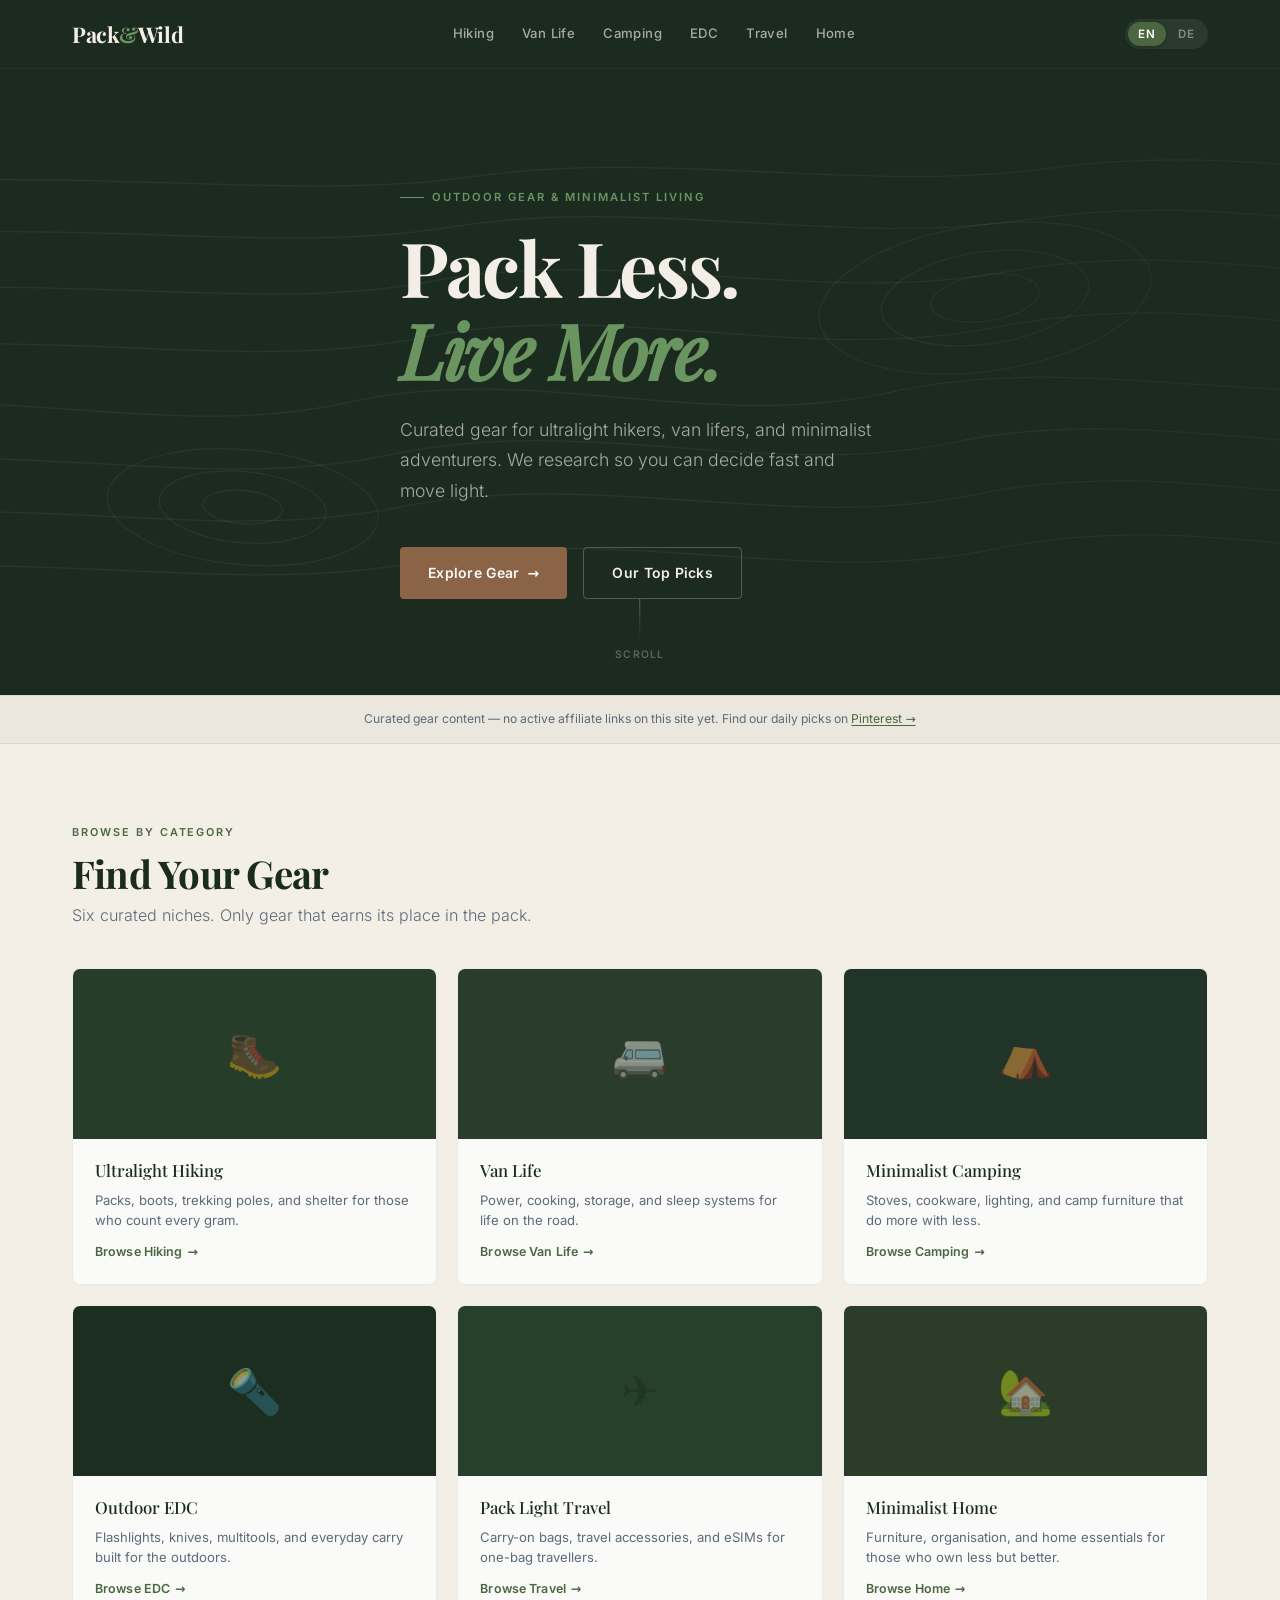
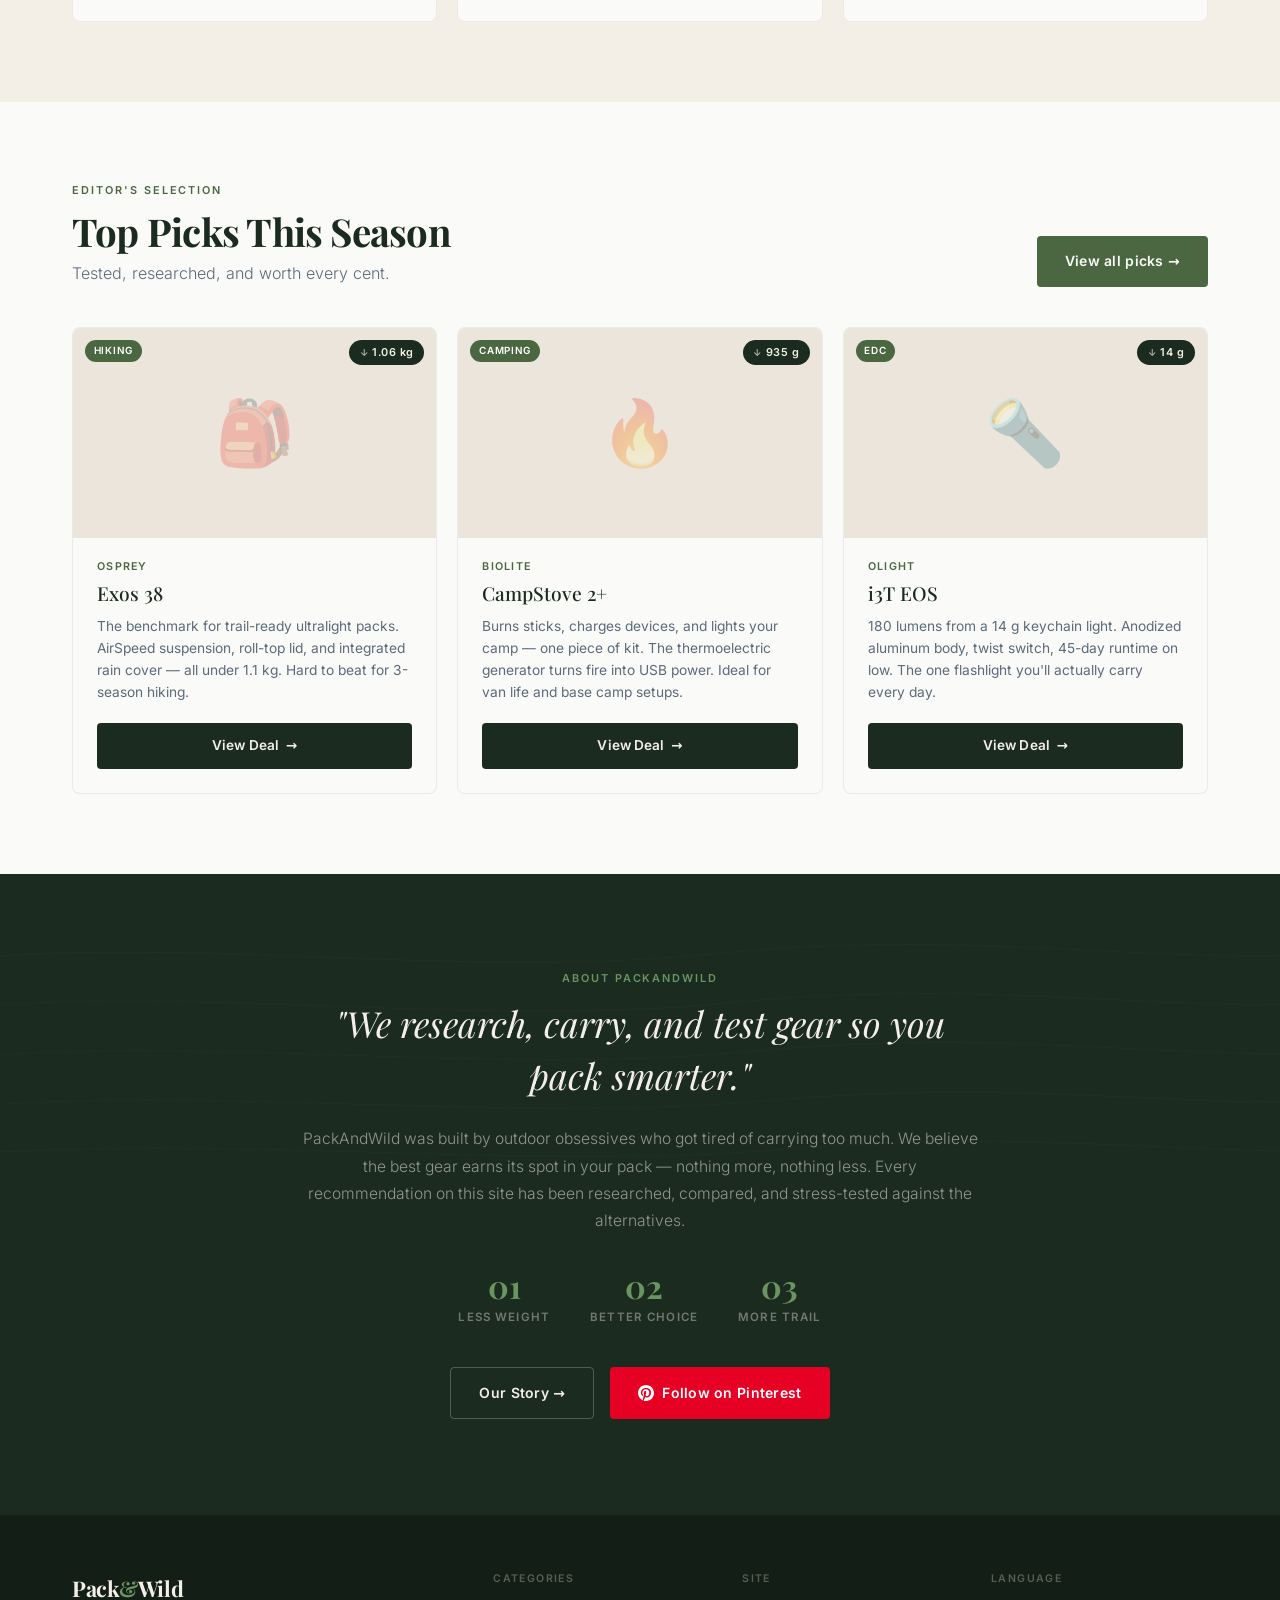
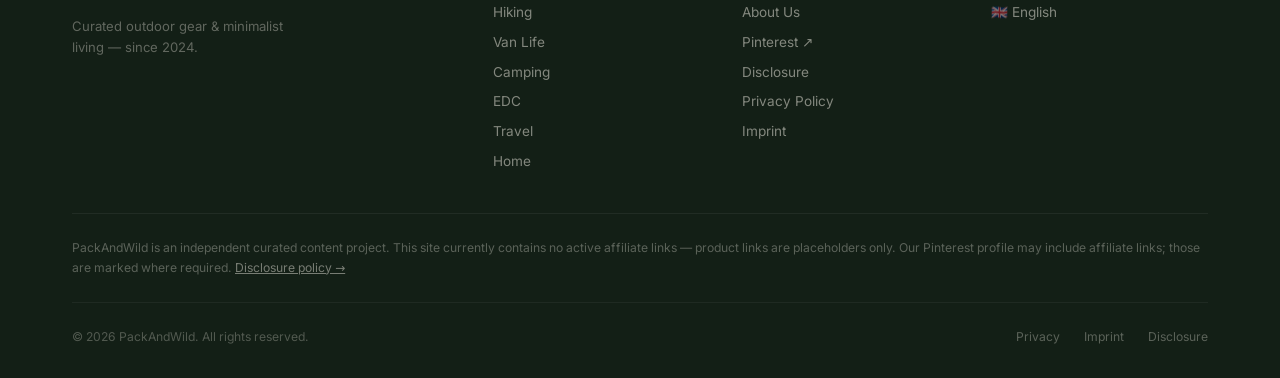
==== commit 0300a1f7: "Add about page, Pinterest CTAs, privacy update" ====
--- a/index.html
+++ b/index.html
@@ -1,7 +1,7 @@
 <!DOCTYPE html>
 <html lang="en" data-lang="en">
 <head>
-  <meta charset="UTF-8">
+  <meta charset="UTF-8"><link rel="icon" type="image/svg+xml" href="/favicon.svg">
   <meta name="viewport" content="width=device-width, initial-scale=1.0">
   <title>PackAndWild — Curated Gear for Minimalist Adventurers</title>
   <meta name="description" content="Curated outdoor gear for ultralight hikers, van lifers, and minimalist adventurers. Less weight, better choices, more trail.">
@@ -10,10 +10,7 @@
   <link rel="alternate" hreflang="en" href="https://packandwild.de/">
   <link rel="alternate" hreflang="de" href="https://packandwild.de/de/">
   <link rel="alternate" hreflang="x-default" href="https://packandwild.de/">
-
-  <link rel="preconnect" href="https://fonts.googleapis.com">
-  <link rel="preconnect" href="https://fonts.gstatic.com" crossorigin>
-  <link href="https://fonts.googleapis.com/css2?family=Playfair+Display:ital,wght@0,400;0,500;0,700;1,400;1,500&family=Inter:wght@300;400;500;600&display=swap" rel="stylesheet">
+  <link rel="stylesheet" href="/fonts/fonts.css">
 
   <style>
     /* ============================================================
@@ -770,6 +767,18 @@
     }
     .footer__legal a:hover { color: rgba(244,239,230,0.7); }
   </style>
+  <meta property="og:type" content="website">
+  <meta property="og:url" content="https://packandwild.de/">
+  <meta property="og:site_name" content="PackAndWild">
+  <meta property="og:title" content="PackAndWild — Curated Outdoor & Minimalist Living Gear">
+  <meta property="og:description" content="Expert-curated outdoor gear, van life essentials, EDC, and minimalist home picks. Weight-rated, EU-shipped, affiliate-free opinions.">
+  <meta property="og:image" content="https://packandwild.de/img/og-home.jpg">
+  <meta property="og:locale" content="en_GB">
+  <meta property="og:locale:alternate" content="de_DE">
+  <meta name="twitter:card" content="summary_large_image">
+  <meta name="twitter:title" content="PackAndWild — Curated Outdoor & Minimalist Living Gear">
+  <meta name="twitter:description" content="Expert-curated outdoor gear, van life essentials, EDC, and minimalist home picks. Weight-rated, EU-shipped, affiliate-free opinions.">
+  <meta name="twitter:image" content="https://packandwild.de/img/og-home.jpg">
 </head>
 
 <body>
@@ -913,17 +922,17 @@
 
 
   <!-- ============================================================
-       AFFILIATE DISCLOSURE BAR
+       CONTENT DISCOVERY BAR
   ============================================================ -->
   <div class="disclosure-bar" role="note">
     <div class="container">
       <p lang="en">
-        <strong>Affiliate Disclosure:</strong> PackAndWild uses affiliate links. We may earn a small commission when you purchase through our links — at no extra cost to you.
-        <a href="/about/#disclosure">Learn more</a>
+        Curated gear content — no active affiliate links on this site yet.
+        Find our daily picks on <a href="https://www.pinterest.com/packandwild/" target="_blank" rel="noopener noreferrer">Pinterest →</a>
       </p>
       <p lang="de">
-        <strong>Affiliate-Hinweis:</strong> PackAndWild verwendet Affiliate-Links. Beim Kauf über unsere Links erhalten wir eine kleine Provision — ohne Mehrkosten für dich.
-        <a href="/de/ueber-uns/#disclosure">Mehr erfahren</a>
+        Kuratierte Gear-Inhalte — noch keine aktiven Affiliate-Links auf dieser Seite.
+        Unsere täglichen Picks findest du auf <a href="https://www.pinterest.com/packandwild/" target="_blank" rel="noopener noreferrer">Pinterest →</a>
       </p>
     </div>
   </div>
@@ -1236,10 +1245,17 @@
           </div>
         </div>
 
-        <a href="/about/" class="btn btn--ghost">
-          <span lang="en">Our Story →</span>
-          <span lang="de">Unsere Geschichte →</span>
-        </a>
+        <div style="display:flex;gap:1rem;justify-content:center;flex-wrap:wrap">
+          <a href="/about/" class="btn btn--ghost">
+            <span lang="en">Our Story →</span>
+            <span lang="de">Unsere Geschichte →</span>
+          </a>
+          <a href="https://www.pinterest.com/packandwild/" target="_blank" rel="noopener noreferrer" class="btn" style="background:#E60023;color:#fff;display:inline-flex;align-items:center;gap:.5rem">
+            <svg width="16" height="16" viewBox="0 0 24 24" fill="white" aria-hidden="true" xmlns="http://www.w3.org/2000/svg"><path d="M12 0C5.373 0 0 5.373 0 12c0 5.084 3.163 9.426 7.627 11.174-.105-.949-.2-2.405.042-3.441.218-.937 1.407-5.965 1.407-5.965s-.359-.719-.359-1.782c0-1.668.967-2.914 2.171-2.914 1.023 0 1.518.769 1.518 1.69 0 1.029-.655 2.568-.994 3.995-.283 1.194.599 2.169 1.777 2.169 2.133 0 3.772-2.249 3.772-5.495 0-2.873-2.064-4.882-5.012-4.882-3.414 0-5.418 2.561-5.418 5.207 0 1.031.397 2.138.893 2.738a.36.36 0 0 1 .083.345l-.333 1.36c-.053.22-.174.267-.402.161-1.499-.698-2.436-2.889-2.436-4.649 0-3.785 2.75-7.262 7.929-7.262 4.163 0 7.398 2.967 7.398 6.931 0 4.136-2.607 7.464-6.227 7.464-1.216 0-2.359-.632-2.75-1.378l-.748 2.853c-.271 1.043-1.002 2.35-1.492 3.146C9.57 23.812 10.763 24 12 24c6.627 0 12-5.373 12-12S18.627 0 12 0z"/></svg>
+            <span lang="en">Follow on Pinterest</span>
+            <span lang="de">Pinterest folgen</span>
+          </a>
+        </div>
 
       </div>
     </div>
@@ -1282,6 +1298,7 @@
             <div class="footer__nav-title" lang="de">Seite</div>
             <div class="footer__nav-links">
               <a href="/about/"><span lang="en">About Us</span><span lang="de">Über uns</span></a>
+              <a href="https://www.pinterest.com/packandwild/" target="_blank" rel="noopener noreferrer">Pinterest ↗</a>
               <a href="/about/#disclosure"><span lang="en">Disclosure</span><span lang="de">Hinweise</span></a>
               <a href="/privacy/"><span lang="en">Privacy Policy</span><span lang="de">Datenschutz</span></a>
               <a href="/imprint/"><span lang="en">Imprint</span><span lang="de">Impressum</span></a>
@@ -1301,17 +1318,17 @@
 
       <div class="footer__disclosure">
         <p lang="en">
-          <strong>Affiliate Disclosure:</strong> PackAndWild participates in affiliate advertising programs, including those of AWIN partner merchants. When you click on links on this site and make a purchase, we may receive a small commission at no additional cost to you. This helps us keep our content free and our recommendations independent. We only recommend products we have genuinely researched and believe in.
+          PackAndWild is an independent curated content project. This site currently contains no active affiliate links — product links are placeholders only. Our Pinterest profile may include affiliate links; those are marked where required. <a href="/about/#disclosure" style="color:rgba(244,239,230,.45);text-decoration:underline">Disclosure policy →</a>
         </p>
         <p lang="de">
-          <strong>Affiliate-Hinweis:</strong> PackAndWild nimmt an Affiliate-Werbeprogrammen teil, unter anderem von AWIN-Partnerhändlern. Wenn du auf Links auf dieser Website klickst und einen Kauf tätigst, erhalten wir möglicherweise eine kleine Provision ohne zusätzliche Kosten für dich. Dies hilft uns, unsere Inhalte kostenlos zu halten und unsere Empfehlungen unabhängig zu gestalten. Wir empfehlen nur Produkte, die wir wirklich recherchiert haben und von denen wir überzeugt sind.
+          PackAndWild ist ein unabhängiges, kuratiertes Contentprojekt. Diese Website enthält derzeit keine aktiven Affiliate-Links — Produkt-Links sind nur Platzhalter. Unser Pinterest-Profil kann Affiliate-Links enthalten; diese werden dort entsprechend gekennzeichnet. <a href="/about/#disclosure" style="color:rgba(244,239,230,.45);text-decoration:underline">Offenlegung →</a>
         </p>
       </div>
 
       <div class="footer__bottom">
         <span class="footer__copy">
-          <span lang="en">© 2024 PackAndWild. All rights reserved.</span>
-          <span lang="de">© 2024 PackAndWild. Alle Rechte vorbehalten.</span>
+          <span lang="en">© 2026 PackAndWild. All rights reserved.</span>
+          <span lang="de">© 2026 PackAndWild. Alle Rechte vorbehalten.</span>
         </span>
         <nav class="footer__legal" aria-label="Legal links">
           <a href="/privacy/"><span lang="en">Privacy</span><span lang="de">Datenschutz</span></a>
--- a/fonts/fonts.css
+++ b/fonts/fonts.css
@@ -0,0 +1,81 @@
+/* PackAndWild — Self-hosted fonts (DSGVO-konform, kein Google-Tracking) */
+
+/* Inter — 300 Light */
+@font-face {
+  font-family: 'Inter';
+  font-style: normal;
+  font-weight: 300;
+  font-display: swap;
+  src: url('inter-latin-300-normal.woff2') format('woff2');
+  unicode-range: U+0000-00FF, U+0131, U+0152-0153, U+02BB-02BC, U+02C6, U+02DA, U+02DC, U+0304, U+0308, U+0329, U+2000-206F, U+20AC, U+2122, U+2191, U+2193, U+2212, U+2215, U+FEFF, U+FFFD;
+}
+
+/* Inter — 400 Regular */
+@font-face {
+  font-family: 'Inter';
+  font-style: normal;
+  font-weight: 400;
+  font-display: swap;
+  src: url('inter-latin-400-normal.woff2') format('woff2');
+  unicode-range: U+0000-00FF, U+0131, U+0152-0153, U+02BB-02BC, U+02C6, U+02DA, U+02DC, U+0304, U+0308, U+0329, U+2000-206F, U+20AC, U+2122, U+2191, U+2193, U+2212, U+2215, U+FEFF, U+FFFD;
+}
+
+/* Inter — 500 Medium */
+@font-face {
+  font-family: 'Inter';
+  font-style: normal;
+  font-weight: 500;
+  font-display: swap;
+  src: url('inter-latin-500-normal.woff2') format('woff2');
+  unicode-range: U+0000-00FF, U+0131, U+0152-0153, U+02BB-02BC, U+02C6, U+02DA, U+02DC, U+0304, U+0308, U+0329, U+2000-206F, U+20AC, U+2122, U+2191, U+2193, U+2212, U+2215, U+FEFF, U+FFFD;
+}
+
+/* Inter — 600 SemiBold */
+@font-face {
+  font-family: 'Inter';
+  font-style: normal;
+  font-weight: 600;
+  font-display: swap;
+  src: url('inter-latin-600-normal.woff2') format('woff2');
+  unicode-range: U+0000-00FF, U+0131, U+0152-0153, U+02BB-02BC, U+02C6, U+02DA, U+02DC, U+0304, U+0308, U+0329, U+2000-206F, U+20AC, U+2122, U+2191, U+2193, U+2212, U+2215, U+FEFF, U+FFFD;
+}
+
+/* Playfair Display — 400 Normal */
+@font-face {
+  font-family: 'Playfair Display';
+  font-style: normal;
+  font-weight: 400;
+  font-display: swap;
+  src: url('playfair-display-latin-400-normal.woff2') format('woff2');
+  unicode-range: U+0000-00FF, U+0131, U+0152-0153, U+02BB-02BC, U+02C6, U+02DA, U+02DC, U+0304, U+0308, U+0329, U+2000-206F, U+20AC, U+2122, U+2191, U+2193, U+2212, U+2215, U+FEFF, U+FFFD;
+}
+
+/* Playfair Display — 400 Italic */
+@font-face {
+  font-family: 'Playfair Display';
+  font-style: italic;
+  font-weight: 400;
+  font-display: swap;
+  src: url('playfair-display-latin-400-italic.woff2') format('woff2');
+  unicode-range: U+0000-00FF, U+0131, U+0152-0153, U+02BB-02BC, U+02C6, U+02DA, U+02DC, U+0304, U+0308, U+0329, U+2000-206F, U+20AC, U+2122, U+2191, U+2193, U+2212, U+2215, U+FEFF, U+FFFD;
+}
+
+/* Playfair Display — 500 Medium */
+@font-face {
+  font-family: 'Playfair Display';
+  font-style: normal;
+  font-weight: 500;
+  font-display: swap;
+  src: url('playfair-display-latin-500-normal.woff2') format('woff2');
+  unicode-range: U+0000-00FF, U+0131, U+0152-0153, U+02BB-02BC, U+02C6, U+02DA, U+02DC, U+0304, U+0308, U+0329, U+2000-206F, U+20AC, U+2122, U+2191, U+2193, U+2212, U+2215, U+FEFF, U+FFFD;
+}
+
+/* Playfair Display — 700 Bold */
+@font-face {
+  font-family: 'Playfair Display';
+  font-style: normal;
+  font-weight: 700;
+  font-display: swap;
+  src: url('playfair-display-latin-700-normal.woff2') format('woff2');
+  unicode-range: U+0000-00FF, U+0131, U+0152-0153, U+02BB-02BC, U+02C6, U+02DA, U+02DC, U+0304, U+0308, U+0329, U+2000-206F, U+20AC, U+2122, U+2191, U+2193, U+2212, U+2215, U+FEFF, U+FFFD;
+}
